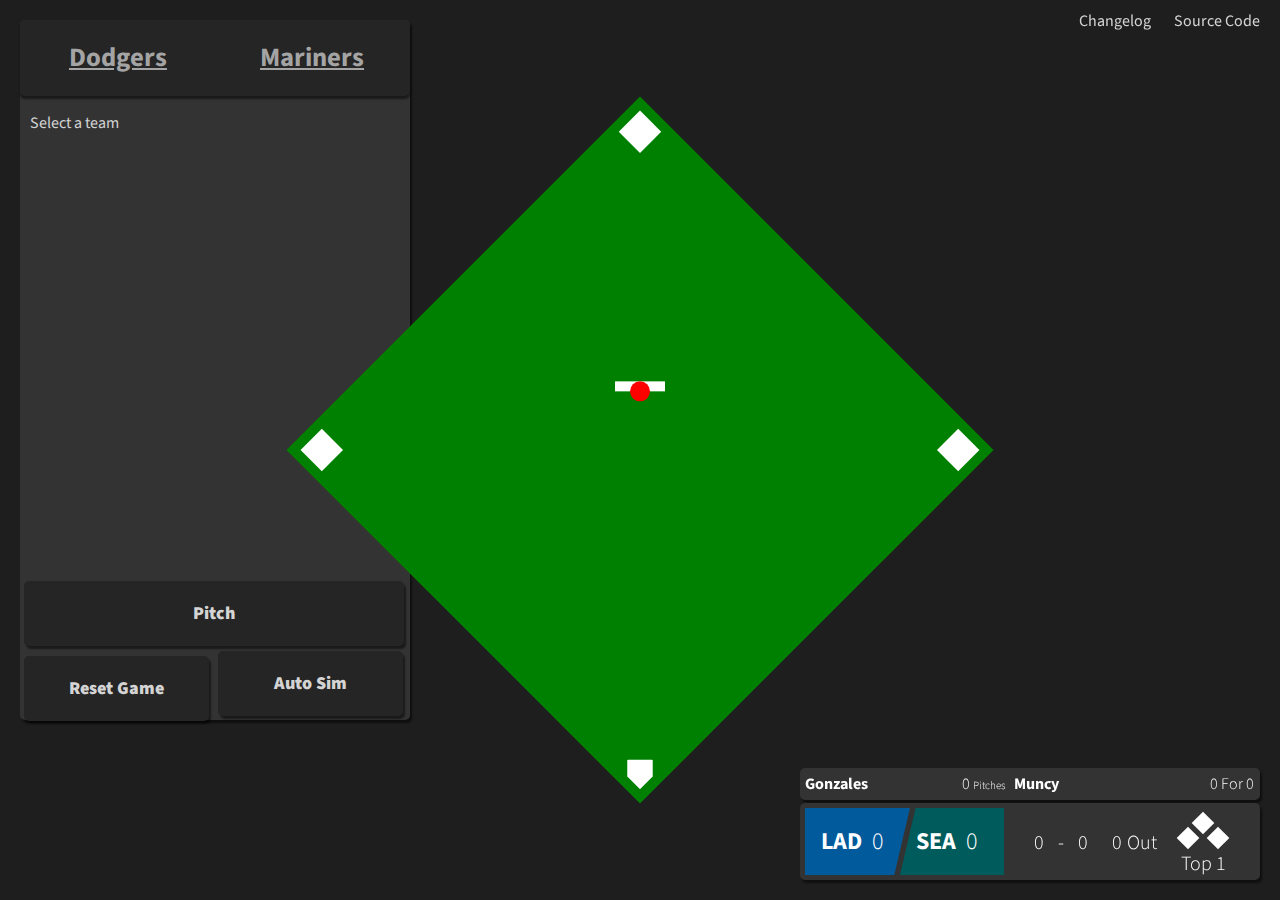
==== index.html @ 7febcd53 "Prerelease v0.1.0-beta" ====
<!DOCTYPE html>
<!--[if lt IE 7]>      <html class="no-js lt-ie9 lt-ie8 lt-ie7"> <![endif]-->
<!--[if IE 7]>         <html class="no-js lt-ie9 lt-ie8"> <![endif]-->
<!--[if IE 8]>         <html class="no-js lt-ie9"> <![endif]-->
<!--[if gt IE 8]>      <html class="no-js"> <!--<![endif]-->
<html>
    <head>
        <meta charset="utf-8">
        <meta http-equiv="X-UA-Compatible" content="IE=edge">
        <title>Baseball</title>
        <meta name="viewport" content="width=device-width, initial-scale=1">
        <link rel="stylesheet" href="css/index.css">
        <link rel="stylesheet" href="css/scoreboard.css">
        <!--Fonts, thanks google!-->
        <link rel="preconnect" href="https://fonts.googleapis.com">
        <link rel="preconnect" href="https://fonts.gstatic.com" crossorigin>
        <link href="https://fonts.googleapis.com/css2?family=Source+Sans+Pro:ital,wght@0,200;0,300;0,400;0,600;0,700;0,900;1,200;1,300;1,400;1,600;1,700;1,900&display=swap" rel="stylesheet">
    </head>
    <body>
        <div class="navbar">
            <a href="changelog.html">Changelog</a>
            <a href="https://github.com/McCoder13/baseball-simulator">Source Code</a>
        </div>
        <div class="team-container">
            <div class="select-team">
                <button class="tablinks" onclick="chooseSidebar(event, 'awayteam')"><h1>Dodgers</h1></button>
                <button class="tablinks" onclick="chooseSidebar(event, 'hometeam')"><h1>Mariners</h1></button>
            </div>
            <p class="click-the-button">Select a team</p>
            <div class="tabcontent" id="hometeam">
                <table>
                    <thead>
                        <tr>
                            <th>SEA</th>
                            <th>Lineup</th>
                            <th>PA</th>
                            <th>AB</th>
                            <th>H</th>
                            <th>RBI</th>
                            <th>BB</th>
                            <th>SO</th>
                            <th>AVG</th>
                            <th>OPS</th>
                        </tr>
                    </thead>
                    <tbody>
                        <tr>
                            <td class="td-number">1</td>
                            <td class="td-player">Rodriguez <span><em>CF</em></span></td>
                            <td>0</td>
                            <td>0</td>
                            <td>0</td>
                            <td>0</td>
                            <td>0</td>
                            <td>0</td>
                            <td>.000</td>
                            <td>.000</td>
                        </tr>
                        <tr>
                            <td class="td-number">2</td>
                            <td class="td-player">France <span><em>1B</em></span></td>
                            <td>0</td>
                            <td>0</td>
                            <td>0</td>
                            <td>0</td>
                            <td>0</td>
                            <td>0</td>
                            <td>.000</td>
                            <td>.000</td>
                        </tr>
                        <tr>
                            <td class="td-number">3</td>
                            <td class="td-player">Haniger <span><em>RF</em></span></td>
                            <td>0</td>
                            <td>0</td>
                            <td>0</td>
                            <td>0</td>
                            <td>0</td>
                            <td>0</td>
                            <td>.000</td>
                            <td>.000</td>
                        </tr>
                        <tr>
                            <td class="td-number">4</td>
                            <td class="td-player">Suarez <span><em>3B</em></span></td>
                            <td>0</td>
                            <td>0</td>
                            <td>0</td>
                            <td>0</td>
                            <td>0</td>
                            <td>0</td>
                            <td>.000</td>
                            <td>.000</td>
                        </tr>
                        <tr>
                            <td class="td-number">5</td>
                            <td class="td-player">Raleigh <span><em>C</em></span></td>
                            <td>0</td>
                            <td>0</td>
                            <td>0</td>
                            <td>0</td>
                            <td>0</td>
                            <td>0</td>
                            <td>.000</td>
                            <td>.000</td>
                        </tr>
                        <tr>
                            <td class="td-number">6</td>
                            <td class="td-player">Winker <span><em>LF</em></span></td>
                            <td>0</td>
                            <td>0</td>
                            <td>0</td>
                            <td>0</td>
                            <td>0</td>
                            <td>0</td>
                            <td>.000</td>
                            <td>.000</td>
                        </tr>
                        <tr>
                            <td class="td-number">7</td>
                            <td class="td-player">Crawford <span><em>SS</em></span></td>
                            <td>0</td>
                            <td>0</td>
                            <td>0</td>
                            <td>0</td>
                            <td>0</td>
                            <td>0</td>
                            <td>.000</td>
                            <td>.000</td>
                        </tr>
                        <tr>
                            <td class="td-number">8</td>
                            <td class="td-player">Haggery <span><em>DH</em></span></td>
                            <td>0</td>
                            <td>0</td>
                            <td>0</td>
                            <td>0</td>
                            <td>0</td>
                            <td>0</td>
                            <td>.000</td>
                            <td>.000</td>
                        </tr>
                        <tr>
                            <td class="td-number">9</td>
                            <td class="td-player">Toro <span><em>2B</em></span></td>
                            <td>0</td>
                            <td>0</td>
                            <td>0</td>
                            <td>0</td>
                            <td>0</td>
                            <td>0</td>
                            <td>.000</td>
                            <td>.000</td>
                        </tr>
                    </tbody>
                </table>
            </div>
            <div class="tabcontent" id="awayteam">
                <table>
                    <thead>
                        <tr>
                            <th>SEA</th>
                            <th>Lineup</th>
                            <th>PA</th>
                            <th>AB</th>
                            <th>H</th>
                            <th>RBI</th>
                            <th>BB</th>
                            <th>SO</th>
                            <th>AVG</th>
                            <th>OPS</th>
                        </tr>
                    </thead>
                    <tbody>
                        <tr>
                            <td class="td-number">1</td>
                            <td class="td-player">Betts <span><em>RF</em></span></td>
                            <td>0</td>
                            <td>0</td>
                            <td>0</td>
                            <td>0</td>
                            <td>0</td>
                            <td>0</td>
                            <td>.000</td>
                            <td>.000</td>
                        </tr>
                        <tr>
                            <td class="td-number">2</td>
                            <td class="td-player">Turner <span><em>SS</em></span></td>
                            <td>0</td>
                            <td>0</td>
                            <td>0</td>
                            <td>0</td>
                            <td>0</td>
                            <td>0</td>
                            <td>.000</td>
                            <td>.000</td>
                        </tr>
                        <tr>
                            <td class="td-number">3</td>
                            <td class="td-player">Freeman <span><em>1B</em></span></td>
                            <td>0</td>
                            <td>0</td>
                            <td>0</td>
                            <td>0</td>
                            <td>0</td>
                            <td>0</td>
                            <td>.000</td>
                            <td>.000</td>
                        </tr>
                        <tr>
                            <td class="td-number">4</td>
                            <td class="td-player">Smith <span><em>C</em></span></td>
                            <td>0</td>
                            <td>0</td>
                            <td>0</td>
                            <td>0</td>
                            <td>0</td>
                            <td>0</td>
                            <td>.000</td>
                            <td>.000</td>
                        </tr>
                        <tr>
                            <td class="td-number">5</td>
                            <td class="td-player">Turner <span><em>3B</em></span></td>
                            <td>0</td>
                            <td>0</td>
                            <td>0</td>
                            <td>0</td>
                            <td>0</td>
                            <td>0</td>
                            <td>.000</td>
                            <td>.000</td>
                        </tr>
                        <tr>
                            <td class="td-number">6</td>
                            <td class="td-player">Gallo <span><em>DH</em></span></td>
                            <td>0</td>
                            <td>0</td>
                            <td>0</td>
                            <td>0</td>
                            <td>0</td>
                            <td>0</td>
                            <td>.000</td>
                            <td>.000</td>
                        </tr>
                        <tr>
                            <td class="td-number">7</td>
                            <td class="td-player">Thompson <span><em>LF</em></span></td>
                            <td>0</td>
                            <td>0</td>
                            <td>0</td>
                            <td>0</td>
                            <td>0</td>
                            <td>0</td>
                            <td>.000</td>
                            <td>.000</td>
                        </tr>
                        <tr>
                            <td class="td-number">8</td>
                            <td class="td-player">Talyor <span><em>2B</em></span></td>
                            <td>0</td>
                            <td>0</td>
                            <td>0</td>
                            <td>0</td>
                            <td>0</td>
                            <td>0</td>
                            <td>.000</td>
                            <td>.000</td>
                        </tr>
                        <tr>
                            <td class="td-number">9</td>
                            <td class="td-player">Bellinger <span><em>CF</em></span></td>
                            <td>0</td>
                            <td>0</td>
                            <td>0</td>
                            <td>0</td>
                            <td>0</td>
                            <td>0</td>
                            <td>.000</td>
                            <td>.000</td>
                        </tr>
                    </tbody>
                </table>
            </div>
            <button onclick="autoSim()" class="auto-button">Auto Sim</button>
            <button onclick="pitch()" class="pitch-button">Pitch</button>
            <button onclick="resetGame()" class="reset-button">Reset Game</button>
        </div>
        <div class="field">
            <div class="rubber"><div class="ball" id="ball"></div></div>
            <!--Use onbase to signify a runner on base-->
            <div id="firstBase" class="base base1"></div>
            <div id="secondBase" class="base base2"></div>
            <div id="thirdBase" class="base base3"></div>
            <div id="home" class="base base4"></div>
        </div>
        <div class="statline">
            <div class="pitcher-stats">
                <span id="pitcherName">Gonzales</span>
                <span class="pitch-stats">
                    <span id="pitchCount">0</span>
                    <span class="pitches">Pitches</span>
                </span>
            </div>
            <div class="batter-stats">
                <span id="batterName">Muncy</span>
                <span class="batter-count">
                    <span id="batterHits">0</span>
                    <span>For</span>
                    <span id="batterAB">0</span>
                </span>
            </div>
        </div>
        <div class="scoreboard">
            <div class="team away-team-score">
                <span class="team-name">LAD</span><span class="scores" id="awayScore">0</span>
            </div>
            <div class="team home-team-score">
                <span class="team-name">SEA</span><span class="scores" id="homeScore">0</span>
            </div>
            <div class="quick-game-stats">
                <span class="trans-count">
                    <span id="realball">0</span>
                    <span>-</span>
                    <span id="strike">0</span>
                </span>
                <span class="trans-outs">
                    <span id="out">0</span>Out
                </span>
            </div>
            <!--Use onbase to signify a runner on base-->
            <div id="scoreboardFirst" class="score-base firstbase"></div>
            <div id="scoreboardSecond" class="score-base secondbase"></div>
            <div id="scoreboardThird" class="score-base thirdbase"></div>
            <div class="inning">
                <span><span id="halfInning">Top </span><span id="inning">1</span>
            </div>
        </div>

        <!--Good'ole javascript-->
        <script src="js/main.js"></script>
        <script src="js/tabs.js"></script>
    </body>
</html>
---- css/index.css ----
body {
    margin: 0;
    font-family: Source Sans Pro;
    background: #1e1e1e;
    color: #d4d4d4;
}

.navbar {
    position: fixed;
    top: 0;
    right: 0;
    margin: 10px;
    transition: all .2s;
}

.navbar a{
    text-decoration: none;
    color: #d4d4d4;
    padding: 10px;
}

.navbar a:hover{
    opacity: .8;
}

.team-container {
    margin: 20px;
    width: 390px;
    height: 700px;
    background: #333333;
    border-radius: 5px;
    box-shadow: 2px 3px 2px rgba(0, 0, 0, 0.5);
}

.select-team {
    text-align: center;
    background: #252526;
    border-radius: 5px;
    box-shadow: 0 3px 2px rgba(0, 0, 0, 0.5);
}

.select-team button {
    border: 0px solid white;
    background: transparent;
    color: #a4a4a4;
    width: 49%;
    text-decoration: underline;
    cursor: pointer;
    border-radius: 5px;
}

.select-team button:hover {
    color: #d4d4d4;
}

.tablinks {
    font-family: Source Sans Pro;
}

.tabcontent {
    display: none;
}

.click-the-button {
    position: absolute;
    margin-left: 10px;
}

/* Start Table Styles */
table {
    position: absolute;
    text-align: center;
    width: 390px;
    padding: 10px;
    border: none;
    border-collapse: collapse;
    box-shadow: 0 3px 2px rgba(0, 0, 0, 0.5);
}

th {
    width: 20px;
    background: #252526;
    border-bottom: 1px solid #a4a4a4;
}

tr span {
    opacity: .9;
}

td {
    padding-top: 10px;
    padding-bottom: 10px;
    font-weight: 400;
    font-size: 14px;
}

tr:nth-child(odd) {
    background: #252526;
}

.td-player {
    text-align: left;
}

.td-number {
    opacity: .9;
}

/* End Table Styles */
.auto-button {
    cursor: pointer;
    transform: translate(198px, 555px);
    border: none;
    padding: 20px;
    background: #252526;
    bottom: 0;
    left: 0;
    color: #d4d4d4;
    width: 185px;
    border-radius: 5px;
    font-size: 18px;
    font-weight: 900;
    font-family: Source Sans Pro;
    transition: all .2s ease;
    box-shadow: 2px 3px 2px rgba(0, 0, 0, 0.5);
}

.auto-button:hover {
    background: #25252686;
    box-shadow: 0px 0px 0px rgba(0, 0, 0, 0.5);
}


.pitch-button {
    cursor: pointer;
    transform: translate(4px, 420px);
    border: none;
    padding: 20px;
    background: #252526;
    bottom: 0;
    left: 0;
    color: #d4d4d4;
    width: 380px;
    border-radius: 5px;
    font-size: 18px;
    font-weight: 900;
    font-family: Source Sans Pro;
    transition: all .2s ease;
    box-shadow: 2px 3px 2px rgba(0, 0, 0, 0.5);
}

.pitch-button:hover {
    background: #25252686;
    box-shadow: 0px 0px 0px rgba(0, 0, 0, 0.5);
}

.reset-button {
    cursor: pointer;
    transform: translate(4px, 430px);
    border: none;
    padding: 20px;
    background: #252526;
    bottom: 0;
    left: 0;
    color: #d4d4d4;
    width: 185px;
    border-radius: 5px;
    font-size: 18px;
    font-weight: 900;
    font-family: Source Sans Pro;
    transition: all .2s ease;
    box-shadow: 2px 3px 2px rgba(0, 0, 0, 0.5);
}

.reset-button:hover {
    background: #25252686;
    box-shadow: 0px 0px 0px rgba(0, 0, 0, 0.5);
}


.container {
    border: 1px solid red;
    width: 10%;
}

.field {
    width: 500px;
    height: 500px;
    background: green;
    position: absolute;
    margin: 0;
    top: 50%;
    left: 50%;
    transform: translate(-50%, -50%) rotate(45deg);
}

.rubber {
    background: white;
    height: 10px;
    width: 50px;
    position: absolute;
    transform: translate(180px, 200px) rotate(-45deg);
}

.ball {
    background: red;
    height: 20px;
    width: 20px;
    border-radius: 50%;
    position: absolute;
    transform: translate(15px, 0px);
}

.pitch {
    animation: pitch .5s;
}

.base {
    height: 30px;
    width: 30px;
    background: white;
    margin-left: 10px;
    margin-top: 5px;
}

.base1 {
    transform: translate(450px, 5px);
}

.base2 {
    transform: translate(0px, -30px);
}

.base3 {
    transform: translate(0px, 385px);
}

.base4 {
    transform: translate(450px, 350px);
    clip-path: polygon(60% 0, 100% 40%, 100% 100%, 40% 100%, 0 60%);
}

@keyframes pitch {
    0% {
        transform: translate(15px, 0px);
    }
    100% {
        transform: translate(15px, 380px);
    }
}
---- css/scoreboard.css ----
.statline {
    position: fixed;
    bottom: 100px;
    right: 0;
    margin: 20px;
    margin-bottom: 0px;
    width: 450px;
    background: #333333;
    color: white;
    border-radius: 5px;
    padding: 5px;
    font-size: 16px;
    font-weight: 300;
    box-shadow: 2px 3px 2px rgba(0, 0, 0, 0.5);
}

#pitcherName {
    font-weight: 700;
}

.pitches {
    font-size: 11px;
}

#batterName {
    font-weight: 700;
}

.pitcher-stats {
    display: inline-block;
    width: 200px;
}

.pitch-stats {
    float: right;
}

.batter-stats {
    padding-left: 6px;
    display: inline-block;
    width: 240px;
}

.batter-count {
    float: right;
}

.scoreboard {
    position: fixed;
    bottom: 0;
    right: 0;
    margin: 20px;
    width: 450px;
    background: #333333;
    color: white;
    border-radius: 5px;
    padding: 5px;
    font-size: 24px;
    font-weight: 300;
    box-shadow: 2px 3px 2px rgba(0, 0, 0, 0.5);
}

.away-team-score {
    background: #005A9C;
    clip-path: polygon(0 0, 100% 0, 85% 100%, 0% 100%);
}

.team {
    display: inline-block;
    padding: 16px;
}

.team-name {
    font-weight: 700;
}

.scores {
    padding: 10px;
}

.divider {
    margin: 0;
    padding: 0;
    display: inline-block;
    height: 0;
    width: 0;
}

.home-team-score {
    transform: translateX(-15px);
    background: #005c5c;
    clip-path: polygon(15% 0, 100% 0%, 100% 100%, 0% 100%);
}

.quick-game-stats {
    display: inline-block;
    font-size: 20px;
}

.quick-game-stats span {
    padding: 5px;
}

.trans-count {
    transform: translateX(-40px);
}

.firstbase {
    transform: translate(405px, -45px) rotate(45deg);
}

.secondbase {
    transform: translate(390px, -60px) rotate(45deg);
}

.thirdbase {
    transform: translate(375px, -45px) rotate(45deg);
}

.score-base {
    position: absolute;
    background: #fff;
    width: 16px;
    height: 16px;
}

.onbase {
    background: #ffff00;
    box-shadow: 0px 0px 77px 0px rgba(255,255,0,0.97);
}

.inning {
    text-align: center;
    position: absolute;
    transform: translate(361px, -25px);
    font-size: 20px;
    width: 75px;
}
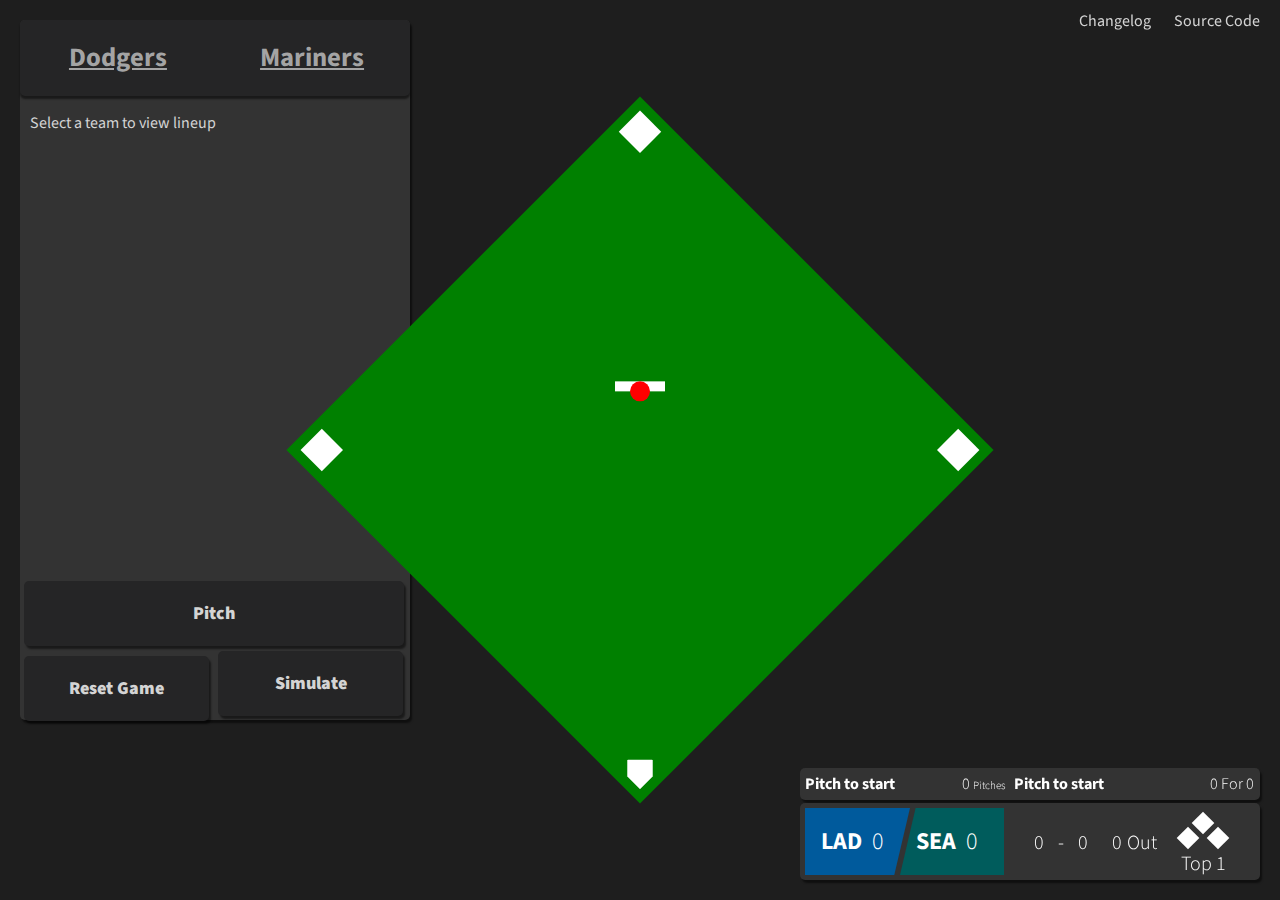
==== commit df6b336a: "Prerelease v0.4.0-beta" ====
--- a/index.html
+++ b/index.html
@@ -18,15 +18,15 @@
     </head>
     <body>
         <div class="navbar">
-            <a href="changelog.html">Changelog</a>
-            <a href="https://github.com/McCoder13/baseball-simulator">Source Code</a>
+            <a href="changelog.html" target="_blank" rel="noopener noreferrer">Changelog</a>
+            <a href="https://github.com/McCoder13/baseball-simulator" target="_blank" rel="noopener noreferrer">Source Code</a>
         </div>
         <div class="team-container">
             <div class="select-team">
                 <button class="tablinks" onclick="chooseSidebar(event, 'awayteam')"><h1>Dodgers</h1></button>
                 <button class="tablinks" onclick="chooseSidebar(event, 'hometeam')"><h1>Mariners</h1></button>
             </div>
-            <p class="click-the-button">Select a team</p>
+            <p class="click-the-button">Select a team to view lineup</p>
             <div class="tabcontent" id="hometeam">
                 <table>
                     <thead>
@@ -159,7 +159,7 @@
                 <table>
                     <thead>
                         <tr>
-                            <th>SEA</th>
+                            <th>LAD</th>
                             <th>Lineup</th>
                             <th>PA</th>
                             <th>AB</th>
@@ -222,7 +222,7 @@
                         </tr>
                         <tr>
                             <td class="td-number">5</td>
-                            <td class="td-player">Turner <span><em>3B</em></span></td>
+                            <td class="td-player">Muncy <span><em>3B</em></span></td>
                             <td>0</td>
                             <td>0</td>
                             <td>0</td>
@@ -283,7 +283,7 @@
                     </tbody>
                 </table>
             </div>
-            <button onclick="autoSim()" class="auto-button">Auto Sim</button>
+            <button onclick="autoSim()" class="auto-button">Simulate</button>
             <button onclick="pitch()" class="pitch-button">Pitch</button>
             <button onclick="resetGame()" class="reset-button">Reset Game</button>
         </div>
@@ -297,14 +297,14 @@
         </div>
         <div class="statline">
             <div class="pitcher-stats">
-                <span id="pitcherName">Gonzales</span>
+                <span id="pitcherName">Pitch to start</span>
                 <span class="pitch-stats">
                     <span id="pitchCount">0</span>
                     <span class="pitches">Pitches</span>
                 </span>
             </div>
             <div class="batter-stats">
-                <span id="batterName">Muncy</span>
+                <span id="batterName">Pitch to start</span>
                 <span class="batter-count">
                     <span id="batterHits">0</span>
                     <span>For</span>
@@ -317,7 +317,7 @@
                 <span class="team-name">LAD</span><span class="scores" id="awayScore">0</span>
             </div>
             <div class="team home-team-score">
-                <span class="team-name">SEA</span><span class="scores" id="homeScore">0</span>
+                <span id="test" class="team-name">SEA</span><span class="scores" id="homeScore">0</span>
             </div>
             <div class="quick-game-stats">
                 <span class="trans-count">
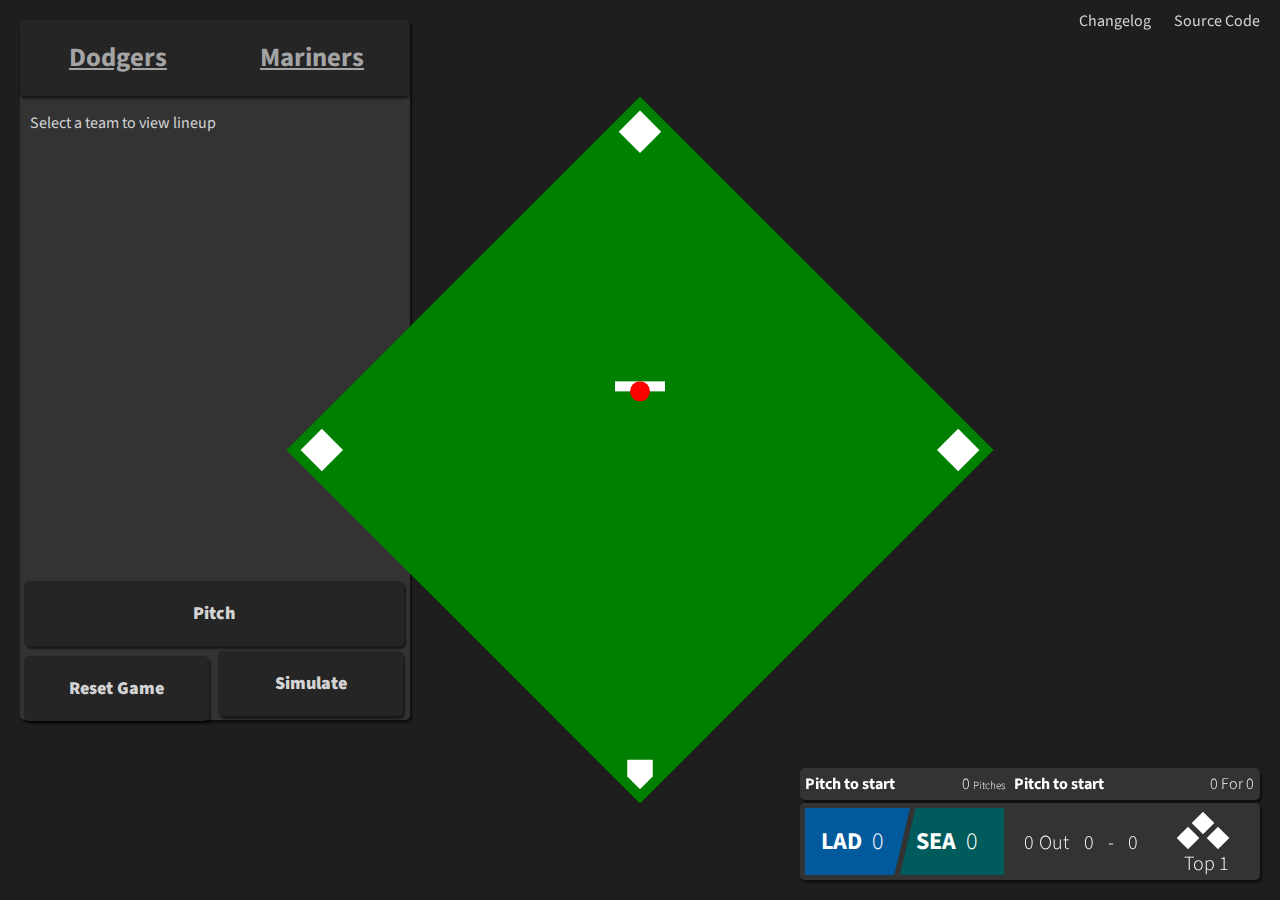
==== commit 68c7aefe: "v0.6.0-beta" ====
--- a/index.html
+++ b/index.html
@@ -47,110 +47,110 @@
                         <tr>
                             <td class="td-number">1</td>
                             <td class="td-player">Rodriguez <span><em>CF</em></span></td>
-                            <td>0</td>
-                            <td>0</td>
-                            <td>0</td>
-                            <td>0</td>
-                            <td>0</td>
-                            <td>0</td>
-                            <td>.000</td>
-                            <td>.000</td>
+                            <td id="home0PA">0</td>
+                            <td id="home0AB">0</td>
+                            <td id="home0H">0</td>
+                            <td id="home0RBI">0</td>
+                            <td id="home0BB">0</td>
+                            <td id="home0SO">0</td>
+                            <td id="home0AVG">.000</td>
+                            <td id="home0OPS">.000</td>
                         </tr>
                         <tr>
                             <td class="td-number">2</td>
                             <td class="td-player">France <span><em>1B</em></span></td>
-                            <td>0</td>
-                            <td>0</td>
-                            <td>0</td>
-                            <td>0</td>
-                            <td>0</td>
-                            <td>0</td>
-                            <td>.000</td>
-                            <td>.000</td>
+                            <td id="home1PA">0</td>
+                            <td id="home1AB">0</td>
+                            <td id="home1H">0</td>
+                            <td id="home1RBI">0</td>
+                            <td id="home1BB">0</td>
+                            <td id="home1SO">0</td>
+                            <td id="home1AVG">.000</td>
+                            <td id="home1OPS">.000</td>
                         </tr>
                         <tr>
                             <td class="td-number">3</td>
                             <td class="td-player">Haniger <span><em>RF</em></span></td>
-                            <td>0</td>
-                            <td>0</td>
-                            <td>0</td>
-                            <td>0</td>
-                            <td>0</td>
-                            <td>0</td>
-                            <td>.000</td>
-                            <td>.000</td>
+                            <td id="home2PA">0</td>
+                            <td id="home2AB">0</td>
+                            <td id="home2H">0</td>
+                            <td id="home2RBI">0</td>
+                            <td id="home2BB">0</td>
+                            <td id="home2SO">0</td>
+                            <td id="home2AVG">.000</td>
+                            <td id="home2OPS">.000</td>
                         </tr>
                         <tr>
                             <td class="td-number">4</td>
                             <td class="td-player">Suarez <span><em>3B</em></span></td>
-                            <td>0</td>
-                            <td>0</td>
-                            <td>0</td>
-                            <td>0</td>
-                            <td>0</td>
-                            <td>0</td>
-                            <td>.000</td>
-                            <td>.000</td>
+                            <td id="home3PA">0</td>
+                            <td id="home3AB">0</td>
+                            <td id="home3H">0</td>
+                            <td id="home3RBI">0</td>
+                            <td id="home3BB">0</td>
+                            <td id="home3SO">0</td>
+                            <td id="home3AVG">.000</td>
+                            <td id="home3OPS">.000</td>
                         </tr>
                         <tr>
                             <td class="td-number">5</td>
                             <td class="td-player">Raleigh <span><em>C</em></span></td>
-                            <td>0</td>
-                            <td>0</td>
-                            <td>0</td>
-                            <td>0</td>
-                            <td>0</td>
-                            <td>0</td>
-                            <td>.000</td>
-                            <td>.000</td>
+                            <td id="home4PA">0</td>
+                            <td id="home4AB">0</td>
+                            <td id="home4H">0</td>
+                            <td id="home4RBI">0</td>
+                            <td id="home4BB">0</td>
+                            <td id="home4SO">0</td>
+                            <td id="home4AVG">.000</td>
+                            <td id="home4OPS">.000</td>
                         </tr>
                         <tr>
                             <td class="td-number">6</td>
                             <td class="td-player">Winker <span><em>LF</em></span></td>
-                            <td>0</td>
-                            <td>0</td>
-                            <td>0</td>
-                            <td>0</td>
-                            <td>0</td>
-                            <td>0</td>
-                            <td>.000</td>
-                            <td>.000</td>
+                            <td id="home5PA">0</td>
+                            <td id="home5AB">0</td>
+                            <td id="home5H">0</td>
+                            <td id="home5RBI">0</td>
+                            <td id="home5BB">0</td>
+                            <td id="home5SO">0</td>
+                            <td id="home5AVG">.000</td>
+                            <td id="home5OPS">.000</td>
                         </tr>
                         <tr>
                             <td class="td-number">7</td>
                             <td class="td-player">Crawford <span><em>SS</em></span></td>
-                            <td>0</td>
-                            <td>0</td>
-                            <td>0</td>
-                            <td>0</td>
-                            <td>0</td>
-                            <td>0</td>
-                            <td>.000</td>
-                            <td>.000</td>
+                            <td id="home6PA">0</td>
+                            <td id="home6AB">0</td>
+                            <td id="home6H">0</td>
+                            <td id="home6RBI">0</td>
+                            <td id="home6BB">0</td>
+                            <td id="home6SO">0</td>
+                            <td id="home6AVG">.000</td>
+                            <td id="home6OPS">.000</td>
                         </tr>
                         <tr>
                             <td class="td-number">8</td>
                             <td class="td-player">Haggery <span><em>DH</em></span></td>
-                            <td>0</td>
-                            <td>0</td>
-                            <td>0</td>
-                            <td>0</td>
-                            <td>0</td>
-                            <td>0</td>
-                            <td>.000</td>
-                            <td>.000</td>
+                            <td id="home7PA">0</td>
+                            <td id="home7AB">0</td>
+                            <td id="home7H">0</td>
+                            <td id="home7RBI">0</td>
+                            <td id="home7BB">0</td>
+                            <td id="home7SO">0</td>
+                            <td id="home7AVG">.000</td>
+                            <td id="home7OPS">.000</td>
                         </tr>
                         <tr>
                             <td class="td-number">9</td>
                             <td class="td-player">Toro <span><em>2B</em></span></td>
-                            <td>0</td>
-                            <td>0</td>
-                            <td>0</td>
-                            <td>0</td>
-                            <td>0</td>
-                            <td>0</td>
-                            <td>.000</td>
-                            <td>.000</td>
+                            <td id="home8PA">0</td>
+                            <td id="home8AB">0</td>
+                            <td id="home8H">0</td>
+                            <td id="home8RBI">0</td>
+                            <td id="home8BB">0</td>
+                            <td id="home8SO">0</td>
+                            <td id="home8AVG">.000</td>
+                            <td id="home8OPS">.000</td>
                         </tr>
                     </tbody>
                 </table>
@@ -175,110 +175,110 @@
                         <tr>
                             <td class="td-number">1</td>
                             <td class="td-player">Betts <span><em>RF</em></span></td>
-                            <td>0</td>
-                            <td>0</td>
-                            <td>0</td>
-                            <td>0</td>
-                            <td>0</td>
-                            <td>0</td>
-                            <td>.000</td>
-                            <td>.000</td>
+                            <td id="away0PA">0</td>
+                            <td id="away0AB">0</td>
+                            <td id="away0H">0</td>
+                            <td id="away0RBI">0</td>
+                            <td id="away0BB">0</td>
+                            <td id="away0SO">0</td>
+                            <td id="away0AVG">.000</td>
+                            <td id="away0OPS">.000</td>
                         </tr>
                         <tr>
                             <td class="td-number">2</td>
                             <td class="td-player">Turner <span><em>SS</em></span></td>
-                            <td>0</td>
-                            <td>0</td>
-                            <td>0</td>
-                            <td>0</td>
-                            <td>0</td>
-                            <td>0</td>
-                            <td>.000</td>
-                            <td>.000</td>
+                            <td id="away1PA">0</td>
+                            <td id="away1AB">0</td>
+                            <td id="away1H">0</td>
+                            <td id="away1RBI">0</td>
+                            <td id="away1BB">0</td>
+                            <td id="away1SO">0</td>
+                            <td id="away1AVG">.000</td>
+                            <td id="away1OPS">.000</td>
                         </tr>
                         <tr>
                             <td class="td-number">3</td>
                             <td class="td-player">Freeman <span><em>1B</em></span></td>
-                            <td>0</td>
-                            <td>0</td>
-                            <td>0</td>
-                            <td>0</td>
-                            <td>0</td>
-                            <td>0</td>
-                            <td>.000</td>
-                            <td>.000</td>
+                            <td id="away2PA">0</td>
+                            <td id="away2AB">0</td>
+                            <td id="away2H">0</td>
+                            <td id="away2RBI">0</td>
+                            <td id="away2BB">0</td>
+                            <td id="away2SO">0</td>
+                            <td id="away2AVG">.000</td>
+                            <td id="away2OPS">.000</td>
                         </tr>
                         <tr>
                             <td class="td-number">4</td>
                             <td class="td-player">Smith <span><em>C</em></span></td>
-                            <td>0</td>
-                            <td>0</td>
-                            <td>0</td>
-                            <td>0</td>
-                            <td>0</td>
-                            <td>0</td>
-                            <td>.000</td>
-                            <td>.000</td>
+                            <td id="away3PA">0</td>
+                            <td id="away3AB">0</td>
+                            <td id="away3H">0</td>
+                            <td id="away3RBI">0</td>
+                            <td id="away3BB">0</td>
+                            <td id="away3SO">0</td>
+                            <td id="away3AVG">.000</td>
+                            <td id="away3OPS">.000</td>
                         </tr>
                         <tr>
                             <td class="td-number">5</td>
                             <td class="td-player">Muncy <span><em>3B</em></span></td>
-                            <td>0</td>
-                            <td>0</td>
-                            <td>0</td>
-                            <td>0</td>
-                            <td>0</td>
-                            <td>0</td>
-                            <td>.000</td>
-                            <td>.000</td>
+                            <td id="away4PA">0</td>
+                            <td id="away4AB">0</td>
+                            <td id="away4H">0</td>
+                            <td id="away4RBI">0</td>
+                            <td id="away4BB">0</td>
+                            <td id="away4SO">0</td>
+                            <td id="away4AVG">.000</td>
+                            <td id="away4OPS">.000</td>
                         </tr>
                         <tr>
                             <td class="td-number">6</td>
                             <td class="td-player">Gallo <span><em>DH</em></span></td>
-                            <td>0</td>
-                            <td>0</td>
-                            <td>0</td>
-                            <td>0</td>
-                            <td>0</td>
-                            <td>0</td>
-                            <td>.000</td>
-                            <td>.000</td>
+                            <td id="away5PA">0</td>
+                            <td id="away5AB">0</td>
+                            <td id="away5H">0</td>
+                            <td id="away5RBI">0</td>
+                            <td id="away5BB">0</td>
+                            <td id="away5SO">0</td>
+                            <td id="away5AVG">.000</td>
+                            <td id="away5OPS">.000</td>
                         </tr>
                         <tr>
                             <td class="td-number">7</td>
                             <td class="td-player">Thompson <span><em>LF</em></span></td>
-                            <td>0</td>
-                            <td>0</td>
-                            <td>0</td>
-                            <td>0</td>
-                            <td>0</td>
-                            <td>0</td>
-                            <td>.000</td>
-                            <td>.000</td>
+                            <td id="away6PA">0</td>
+                            <td id="away6AB">0</td>
+                            <td id="away6H">0</td>
+                            <td id="away6RBI">0</td>
+                            <td id="away6BB">0</td>
+                            <td id="away6SO">0</td>
+                            <td id="away6AVG">.000</td>
+                            <td id="away6OPS">.000</td>
                         </tr>
                         <tr>
                             <td class="td-number">8</td>
                             <td class="td-player">Talyor <span><em>2B</em></span></td>
-                            <td>0</td>
-                            <td>0</td>
-                            <td>0</td>
-                            <td>0</td>
-                            <td>0</td>
-                            <td>0</td>
-                            <td>.000</td>
-                            <td>.000</td>
+                            <td id="away7PA">0</td>
+                            <td id="away7AB">0</td>
+                            <td id="away7H">0</td>
+                            <td id="away7RBI">0</td>
+                            <td id="away7BB">0</td>
+                            <td id="away7SO">0</td>
+                            <td id="away7AVG">.000</td>
+                            <td id="away7OPS">.000</td>
                         </tr>
                         <tr>
                             <td class="td-number">9</td>
                             <td class="td-player">Bellinger <span><em>CF</em></span></td>
-                            <td>0</td>
-                            <td>0</td>
-                            <td>0</td>
-                            <td>0</td>
-                            <td>0</td>
-                            <td>0</td>
-                            <td>.000</td>
-                            <td>.000</td>
+                            <td id="away8PA">0</td>
+                            <td id="away8AB">0</td>
+                            <td id="away8H">0</td>
+                            <td id="away8RBI">0</td>
+                            <td id="away8BB">0</td>
+                            <td id="away8SO">0</td>
+                            <td id="away8AVG">.000</td>
+                            <td id="away8OPS">.000</td>
                         </tr>
                     </tbody>
                 </table>
--- a/css/scoreboard.css
+++ b/css/scoreboard.css
@@ -102,7 +102,13 @@
 }
 
 .trans-count {
-    transform: translateX(-40px);
+    position: absolute;
+    transform: translate(50px, -25px);
+}
+
+.trans-outs {
+    position: absolute;
+    transform: translate(-10px, -25px);
 }
 
 .firstbase {
@@ -132,7 +138,7 @@
 .inning {
     text-align: center;
     position: absolute;
-    transform: translate(361px, -25px);
+    transform: translate(356px, -25px);
     font-size: 20px;
-    width: 75px;
+    width: 90px;
 }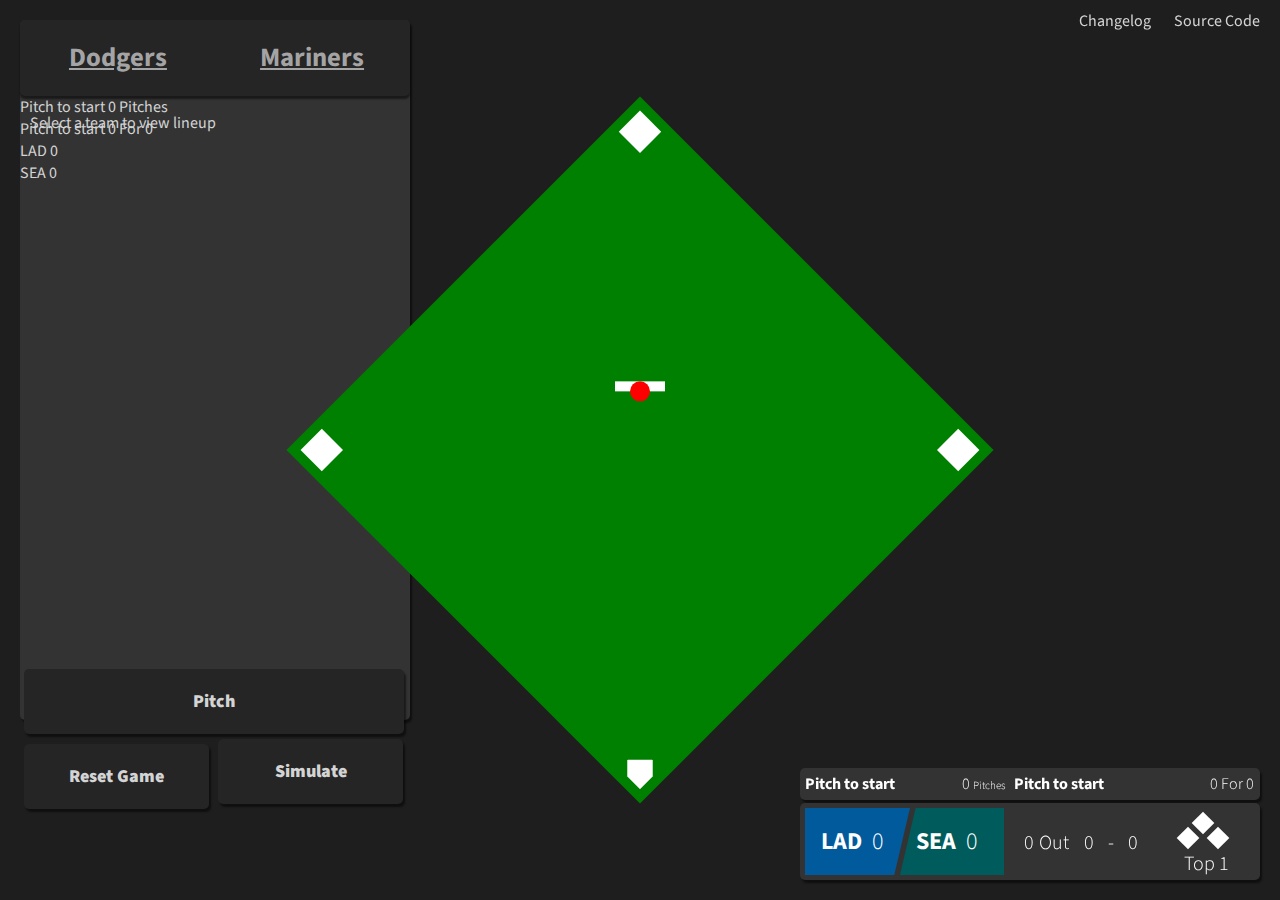
==== commit acdb6d9a: "v0.8.3-beta" ====
--- a/index.html
+++ b/index.html
@@ -283,6 +283,33 @@
                     </tbody>
                 </table>
             </div>
+            <div class="mobile-scoreboard">
+                <div class="mobile-statline">
+                    <div class="mobile-pitcher-stats">
+                        <span id="mobile-pitcherName">Pitch to start</span>
+                        <span class="mobile-pitch-stats">
+                            <span id="mobile-pitchCount">0</span>
+                            <span class="mobile-pitches">Pitches</span>
+                        </span>
+                    </div>
+                    <div class="mobile-batter-stats">
+                        <span id="mobile-batterName">Pitch to start</span>
+                        <span class="mobile-batter-count">
+                            <span id="mobile-batterHits">0</span>
+                            <span class="mobile-pitches">For</span>
+                            <span id="mobile-batterAB">0</span>
+                        </span>
+                    </div>
+                </div>
+                <div class="mobile-awayteam-container">
+                    <span class="mobile-awayteam">LAD </span>
+                    <span class="mobile-awayscore" id="mobile-awayScore">0</span>
+                </div>
+                <div class="mobile-hometeam-container">
+                    <span class="mobile-hometeam">SEA </span>
+                    <span class="mobile-homescore" id="mobile-homeScore">0</span>
+                </div>
+            </div>
             <button onclick="autoSim()" class="auto-button">Simulate</button>
             <button onclick="pitch()" class="pitch-button">Pitch</button>
             <button onclick="resetGame()" class="reset-button">Reset Game</button>
--- a/css/index.css
+++ b/css/index.css
@@ -247,4 +247,135 @@
     100% {
         transform: translate(15px, 380px);
     }
-}+}
+
+@media only screen and (max-width: 600px) {
+    .field {
+      display: none;
+    }
+    
+    .navbar {
+        width: 100%;
+        position: fixed;
+        top: 0;
+        right: 0;
+        margin: 10px;
+        text-align: center;
+        transition: all .2s;
+    }
+    
+    .navbar a{
+        font-size: 16px;
+        text-decoration: none;
+        color: #d4d4d4;
+        padding: 10px;
+    }
+
+    .team-container {
+        margin-top: 40px;
+        margin-left: 0;
+        margin-bottom: 0;
+        width: 390px;
+        height: 1000px;
+        background: #333333;
+        border-radius: 5px;
+        box-shadow: 2px 3px 2px rgba(0, 0, 0, 0.5);
+    }
+
+    .mobile-scoreboard {
+        
+    }
+
+    .mobile-awayteam-container {
+        transform: translate(0px, 380px);
+        box-shadow: 0px 10px 63px 21px rgba(0,91,156,0.89);
+        background: #005A9C;
+        width: 43%;
+        padding: 8px;
+        padding-top: 0;
+        padding-bottom: 0;
+        margin: 8px;
+        border-radius: 5px;
+    }
+
+    .mobile-awayteam {
+        font-size: 30px;
+        font-weight: 700;
+    }
+
+    .mobile-awayscore {
+        text-shadow: rgba(212,212,212,0.95) 0px 0px 10px;
+        font-weight: 300;
+        font-size: 30px;
+    }
+
+    .mobile-hometeam-container {
+        transform: translate(190px, 334px);
+        box-shadow: 0px 10px 40px 21px rgba(0,92,92,0.89);
+        /*opacity: .1;*/
+        background: #005c5c;
+        width: 43%;
+        padding: 8px;
+        padding-top: 0;
+        padding-bottom: 0;
+        margin: 8px;
+        border-radius: 5px;
+    }
+
+    .mobile-hometeam {
+        font-size: 30px;
+        font-weight: 700;
+    }
+
+    .mobile-homescore {
+        text-shadow: rgba(212,212,212,0.95) 0px 0px 10px;
+        font-weight: 300;
+        font-size: 30px;
+    }
+
+    .mobile-statline {
+        transform: translate(-10px, 364px);
+        width: 100%;
+        background: #333333;
+        color: white;
+        border-radius: 5px;
+        padding: 5px;
+        font-size: 16px;
+        font-weight: 300;
+        box-shadow: 2px 3px 2px rgba(0, 0, 0, 0.5);
+    }
+    
+    #mobile-pitcherName {
+        font-weight: 700;
+    }
+    
+    .mobile-pitches {
+        font-size: 11px;
+    }
+    
+    #mobile-batterName {
+        font-weight: 700;
+    }
+    
+    .mobile-pitcher-stats {
+        display: inline-block;
+        margin: 10px;
+        width: 100%;
+    }
+    
+    .mobile-pitch-stats {
+        float: right;
+        transform: translate(-30px, 0);
+    }
+    
+    .mobile-batter-stats {
+        margin: 10px;
+        display: inline-block;
+        width: 100%;
+    }
+    
+    .mobile-batter-count {
+        float: right;
+        transform: translate(-30px, 0);
+    }
+  }--- a/css/scoreboard.css
+++ b/css/scoreboard.css
@@ -141,4 +141,14 @@
     transform: translate(356px, -25px);
     font-size: 20px;
     width: 90px;
-}+}
+
+@media only screen and (max-width: 600px) {
+    .statline {
+        display: none;
+    }
+    
+    .scoreboard {
+        display: none;
+    }
+  }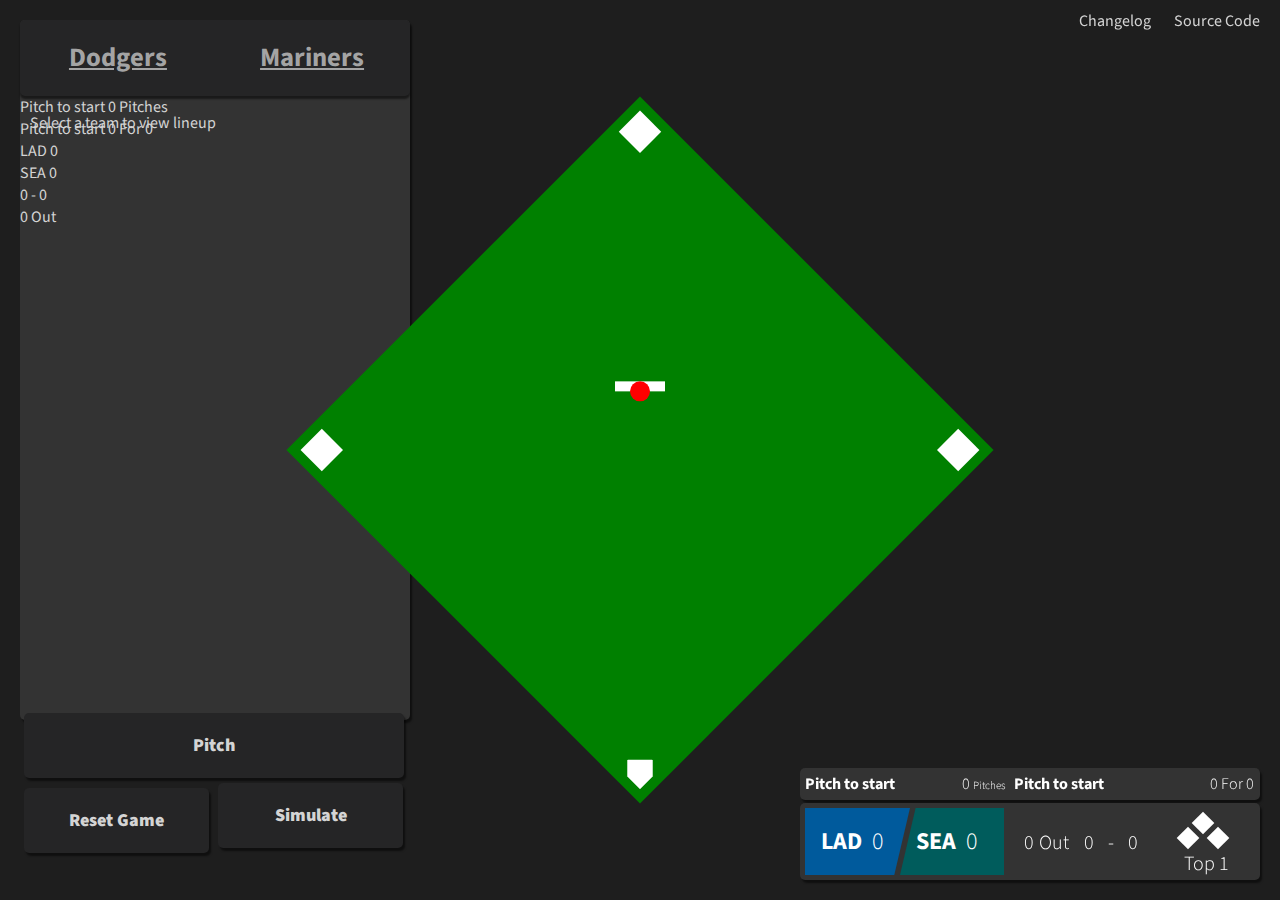
==== commit 091725f6: "v0.8.3-beta" ====
--- a/index.html
+++ b/index.html
@@ -309,6 +309,24 @@
                     <span class="mobile-hometeam">SEA </span>
                     <span class="mobile-homescore" id="mobile-homeScore">0</span>
                 </div>
+                <div class="mobile-quick-game-stats">
+                    <div class="mobile-trans-count">
+                        <span id="mobile-realball">0</span>
+                        <span>-</span>
+                        <span id="mobile-strike">0</span>
+                    </div>
+                    <div class="mobile-trans-outs">
+                        <span id="mobile-out">0 </span>Out
+                    </div>
+                </div>
+            </div>
+            <div class="mobile-bases">
+                <!--First Base-->
+                <div id="mobile-scoreboardFirst" class="mobile-score-base mobile-firstbase"></div>
+                <!--Second Base-->
+                <div id="mobile-scoreboardSecond" class="mobile-score-base mobile-secondbase"></div>
+                <!--Third Base-->
+                <div id="mobile-scoreboardThird" class="mobile-score-base mobile-thirdbase"></div>
             </div>
             <button onclick="autoSim()" class="auto-button">Simulate</button>
             <button onclick="pitch()" class="pitch-button">Pitch</button>
--- a/css/index.css
+++ b/css/index.css
@@ -378,4 +378,51 @@
         float: right;
         transform: translate(-30px, 0);
     }
+
+    .mobile-bases {
+        transform: translate(-330px, 370px);
+    }
+
+    .mobile-firstbase {
+        transform: translate(405px, -45px) rotate(45deg);
+    }
+    
+    .mobile-secondbase {
+        transform: translate(390px, -60px) rotate(45deg);
+    }
+    
+    .mobile-thirdbase {
+        transform: translate(375px, -45px) rotate(45deg);
+    }
+    
+    .mobile-score-base {
+        position: absolute;
+        background: #fff;
+        width: 16px;
+        height: 16px;
+    }
+    
+    .mobile-onbase {
+        background: #ffff00;
+        box-shadow: 0px 10px 63px 11px #ffff00f7;
+    }
+
+    .mobile-quick-game-stats {
+        background: #252526;
+        width: 370px;
+        height: 70px;
+        transform: translate(10px, 361px);
+        display: inline-block;
+        font-size: 20px;
+        text-shadow: rgba(212,212,212,0.95) 0px 0px 38px;
+        box-shadow: 2px 3px 2px rgba(0, 0, 0, 0.5);
+    }
+    
+    .mobile-trans-count {
+        transform: translate(140px, 22px);
+    }
+    
+    .mobile-trans-outs {
+        transform: translate(240px, -3px);
+    }
   }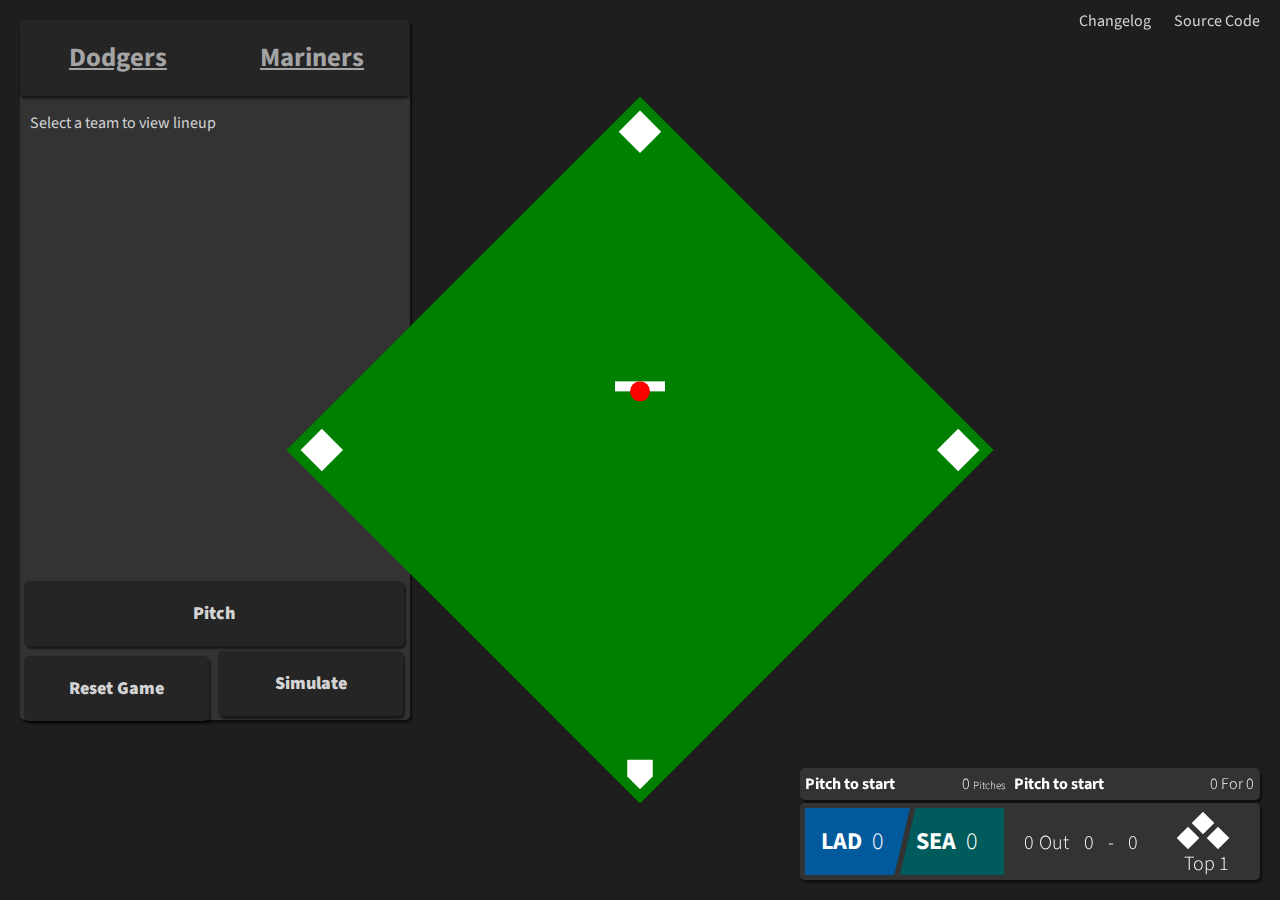
==== commit fb9759c3: "v0.8.6-beta" ====
--- a/index.html
+++ b/index.html
@@ -301,6 +301,19 @@
                         </span>
                     </div>
                 </div>
+                <div class="mobile-quick-game-stats">
+                    <div class="mobile-trans-count">
+                        <span id="mobile-realball">0</span>
+                        <span>-</span>
+                        <span id="mobile-strike">0</span>
+                    </div>
+                    <div class="mobile-trans-outs">
+                        <span id="mobile-out">0 </span>Out
+                    </div>
+                    <div class="mobile-inning">
+                        <span><span id="mobile-halfInning">Top </span><span id="mobile-inning">1</span>
+                    </div>
+                </div>
                 <div class="mobile-awayteam-container">
                     <span class="mobile-awayteam">LAD </span>
                     <span class="mobile-awayscore" id="mobile-awayScore">0</span>
@@ -308,16 +321,6 @@
                 <div class="mobile-hometeam-container">
                     <span class="mobile-hometeam">SEA </span>
                     <span class="mobile-homescore" id="mobile-homeScore">0</span>
-                </div>
-                <div class="mobile-quick-game-stats">
-                    <div class="mobile-trans-count">
-                        <span id="mobile-realball">0</span>
-                        <span>-</span>
-                        <span id="mobile-strike">0</span>
-                    </div>
-                    <div class="mobile-trans-outs">
-                        <span id="mobile-out">0 </span>Out
-                    </div>
                 </div>
             </div>
             <div class="mobile-bases">
--- a/css/index.css
+++ b/css/index.css
@@ -249,14 +249,21 @@
     }
 }
 
+@media only screen and (min-width: 601px) {
+    .mobile-scoreboard {
+        display: none;
+    }
+}
+
 @media only screen and (max-width: 600px) {
     .field {
       display: none;
     }
     
     .navbar {
-        width: 100%;
+        width: 130%;
         position: fixed;
+        z-index: -1;
         top: 0;
         right: 0;
         margin: 10px;
@@ -276,18 +283,14 @@
         margin-left: 0;
         margin-bottom: 0;
         width: 390px;
-        height: 1000px;
+        height: 500px;
         background: #333333;
         border-radius: 5px;
         box-shadow: 2px 3px 2px rgba(0, 0, 0, 0.5);
     }
 
-    .mobile-scoreboard {
-        
-    }
-
     .mobile-awayteam-container {
-        transform: translate(0px, 380px);
+        transform: translate(0px, 300px);
         box-shadow: 0px 10px 63px 21px rgba(0,91,156,0.89);
         background: #005A9C;
         width: 43%;
@@ -310,7 +313,7 @@
     }
 
     .mobile-hometeam-container {
-        transform: translate(190px, 334px);
+        transform: translate(190px, 254px);
         box-shadow: 0px 10px 40px 21px rgba(0,92,92,0.89);
         /*opacity: .1;*/
         background: #005c5c;
@@ -335,7 +338,7 @@
 
     .mobile-statline {
         transform: translate(-10px, 364px);
-        width: 100%;
+        width: 390px;
         background: #333333;
         color: white;
         border-radius: 5px;
@@ -380,7 +383,7 @@
     }
 
     .mobile-bases {
-        transform: translate(-330px, 370px);
+        transform: translate(-330px, 340px);
     }
 
     .mobile-firstbase {
@@ -411,7 +414,7 @@
         background: #252526;
         width: 370px;
         height: 70px;
-        transform: translate(10px, 361px);
+        transform: translate(10px, 430px);
         display: inline-block;
         font-size: 20px;
         text-shadow: rgba(212,212,212,0.95) 0px 0px 38px;
@@ -419,10 +422,30 @@
     }
     
     .mobile-trans-count {
-        transform: translate(140px, 22px);
+        transform: translate(200px, 22px);
     }
     
     .mobile-trans-outs {
-        transform: translate(240px, -3px);
+        transform: translate(280px, -3px);
+    }
+
+    .mobile-inning {
+        text-align: center;
+        position: absolute;
+        transform: translate(90px, -27px);
+        font-size: 20px;
+        width: 90px;
+    }
+
+    .auto-button {
+        transform: translate(198px, 422px);
+    }
+
+    .pitch-button {
+        transform: translate(4px, 283px);
+    }
+    
+    .reset-button {
+        transform: translate(4px, 297px);
     }
   }